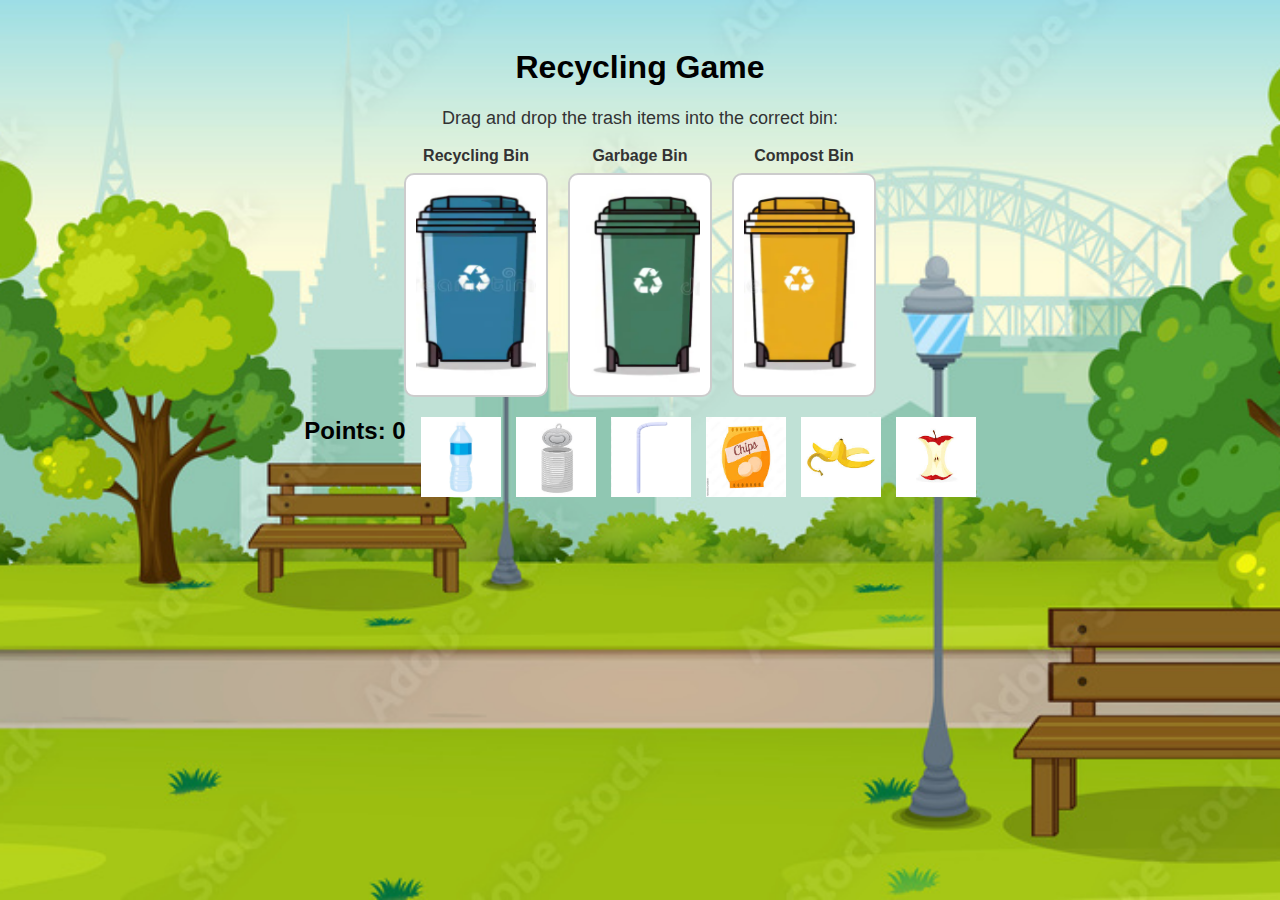
==== hackathon 2024/html/index.html @ e209f6a8 "Add files via upload" ====
<!DOCTYPE html>
<html lang="en">
<head>
    <meta charset="UTF-8">
    <meta name="viewport" content="width=device-width, initial-scale=1.0">
    <title>Recycling Game</title>
    <link rel="stylesheet" href="style.css">
</head>
<body>
    <h1>Recycling Game</h1>
    <p>Drag and drop the trash items into the correct bin:</p>

    <!-- Recycling bins with labels -->
    <div class="bins">
        <div class="bin-container">
            <div class="bin-label">Recycling Bin</div>
            <img id="recycling-bin" src="../images/recycling-bin-image.png" alt="Recycling Bin" class="bin" />
        </div>
        <div class="bin-container">
            <div class="bin-label">Garbage Bin</div>
            <img id="garbage-bin" src="../images/trash-bin-image.png" alt="Garbage Bin" class="bin" />
        </div>
        <div class="bin-container">
            <div class="bin-label">Compost Bin</div>
            <img id="compost-bin" src="../images/compost-bin-image.png" alt="Compost Bin" class="bin" />
        </div>
    </div>

    <!-- Recyclable items -->
    <div class="items">
        <div id="points-display">Points: 0</div>
        <img id="water-bottle" src="../images/water-bottle-image.png" alt="Water Bottle" class="item" draggable="true" />
        <img id="tin-can" src="../images/tin-can-image.png" alt="Tin Can" class="item" draggable="true" />
        <img id="plastic-straw" src="../images/plastic-straw-img.png" alt="Plastic Straw" class="item" draggable="true" />
        <img id="chip-bag" src="../images/chip-bag-image.png" alt="Chip Bag" class="item" draggable="true" />
        <img id="banana-peel" src="../images/banana-peel-image.png" alt="Banana Peel" class="item" draggable="true" />
        <img id="apple-core" src="../images/apple-core-image.png" alt="Apple Core" class="item" draggable="true" />
    </div>

    <script src="../script.js"></script>
</body>
</html>
---- hackathon 2024/html/style.css ----
/* General body styling */
body {
    /* General body styling with background image */

    font-family: Arial, sans-serif;
    background-image: url('../images/park-backround-img.jpg'); /* Path to your image */
    background-size: cover;      /* Scale the image to cover the entire background */
    background-position: center; /* Center the image on the screen */
    background-repeat: no-repeat;/* Prevent the image from repeating */
    background-attachment: fixed;/* Fix the background so it doesn't scroll with the page */
    text-align: center;
    padding: 20px;

}

/* Styling the title and description */
h1 {
    color: #000000;
}

p {
    font-size: 18px;
    color: #333;
}

/* Bin container to center the bins horizontally */
.bins {
    display: flex;
    justify-content: center;
    gap: 20px;
    margin-bottom: 20px;
}

/* Bin container to hold labels and bins together */
.bin-container {
    display: flex;
    flex-direction: column;
    align-items: center;
}

/* Bin labels */
.bin-label {
    font-size: 16px;
    font-weight: bold;
    margin-bottom: 8px;
    color: #333;
}

/* Bins */
.bin {
    width: 120px;
    height: 200px;
    border: 2px solid #ccc;
    border-radius: 10px;
    padding: 10px;
    background-color: #fff;
}

.bin.dragging {
    border-color: #000000;
    border-width: 4px;
}

/* Items container to center the items horizontally */
.items {
    display: flex;
    justify-content: center;
    gap: 15px;
    flex-wrap: wrap;
    margin-bottom: 30px;
}

/* Items */
.item {
    width: 80px;
    height: 80px;
    cursor: pointer;
}

.item.dragging {
    opacity: 0.5;
}

/* Points display */
#points-display {
    font-size: 24px;
    font-weight: bold;
    color: #000000;
    margin-bottom: 20px;
}

/* Bin and item images with a smooth transition when dropped */
.bin img, .item img {
    transition: transform 0.3s ease;
}

/* Visual feedback when an item is being dragged over a bin */
.bin.dragover {
    background-color: #e0ffe0;
    border-color: #4CAF50;
}

/* Hover effects for interactive feel */
.item:hover {
    transform: scale(1.1);
    transition: transform 0.2s ease;
}
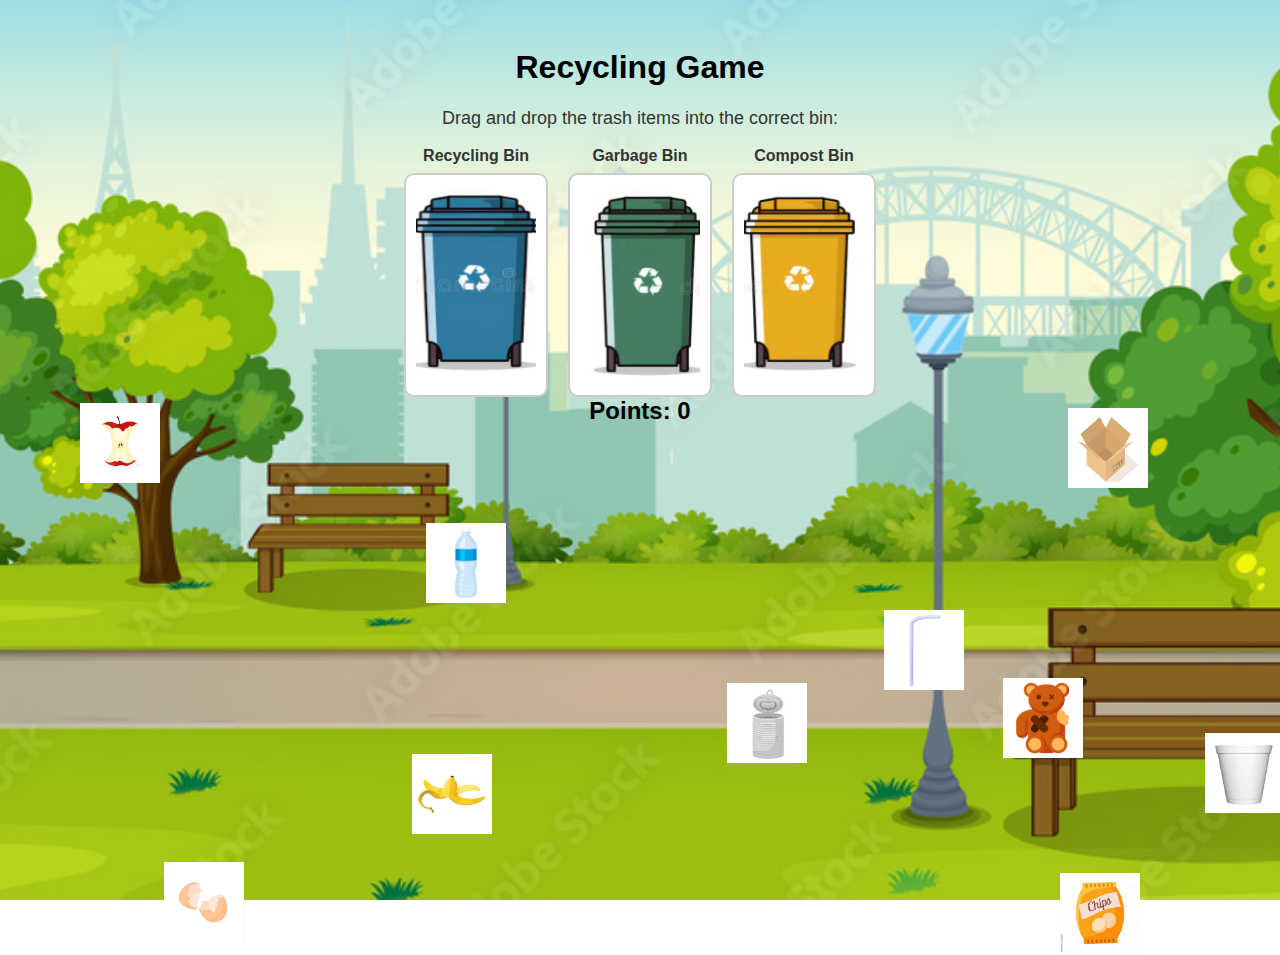
==== commit c63852b0: "Add files via upload" ====
--- a/hackathon 2024/html/index.html
+++ b/hackathon 2024/html/index.html
@@ -35,6 +35,10 @@
         <img id="chip-bag" src="../images/chip-bag-image.png" alt="Chip Bag" class="item" draggable="true" />
         <img id="banana-peel" src="../images/banana-peel-image.png" alt="Banana Peel" class="item" draggable="true" />
         <img id="apple-core" src="../images/apple-core-image.png" alt="Apple Core" class="item" draggable="true" />
+        <img id="cardboard-box" src="../images/cardboard-box.png" alt="Cardboard Box" class="item" draggable="true" />
+        <img id="eggshell" src="../images/eggshell-image.png" alt="Eggshell" class="item" draggable="true" />
+        <img id="styrofoam-cup" src="../images/styrofoam-cup.png" alt="Styrofoam Cup" class="item" draggable="true" />
+        <img id="teddy-bear" src="../images/teddy-bear.png" alt="Teddy Bear" class="item" draggable="true" />
     </div>
 
     <script src="../script.js"></script>
--- a/hackathon 2024/html/style.css
+++ b/hackathon 2024/html/style.css
@@ -28,7 +28,6 @@
     display: flex;
     justify-content: center;
     gap: 20px;
-    margin-bottom: 20px;
 }
 
 /* Bin container to hold labels and bins together */
@@ -63,10 +62,8 @@
 
 /* Items container to center the items horizontally */
 .items {
-    display: flex;
-    justify-content: center;
-    gap: 15px;
-    flex-wrap: wrap;
+    position: relative; /* So that items can be placed absolutely within it */
+    height: 500px; /* Set height to give room for scattered items */
     margin-bottom: 30px;
 }
 
@@ -75,6 +72,7 @@
     width: 80px;
     height: 80px;
     cursor: pointer;
+    position: absolute; /* Allow absolute positioning */
 }
 
 .item.dragging {
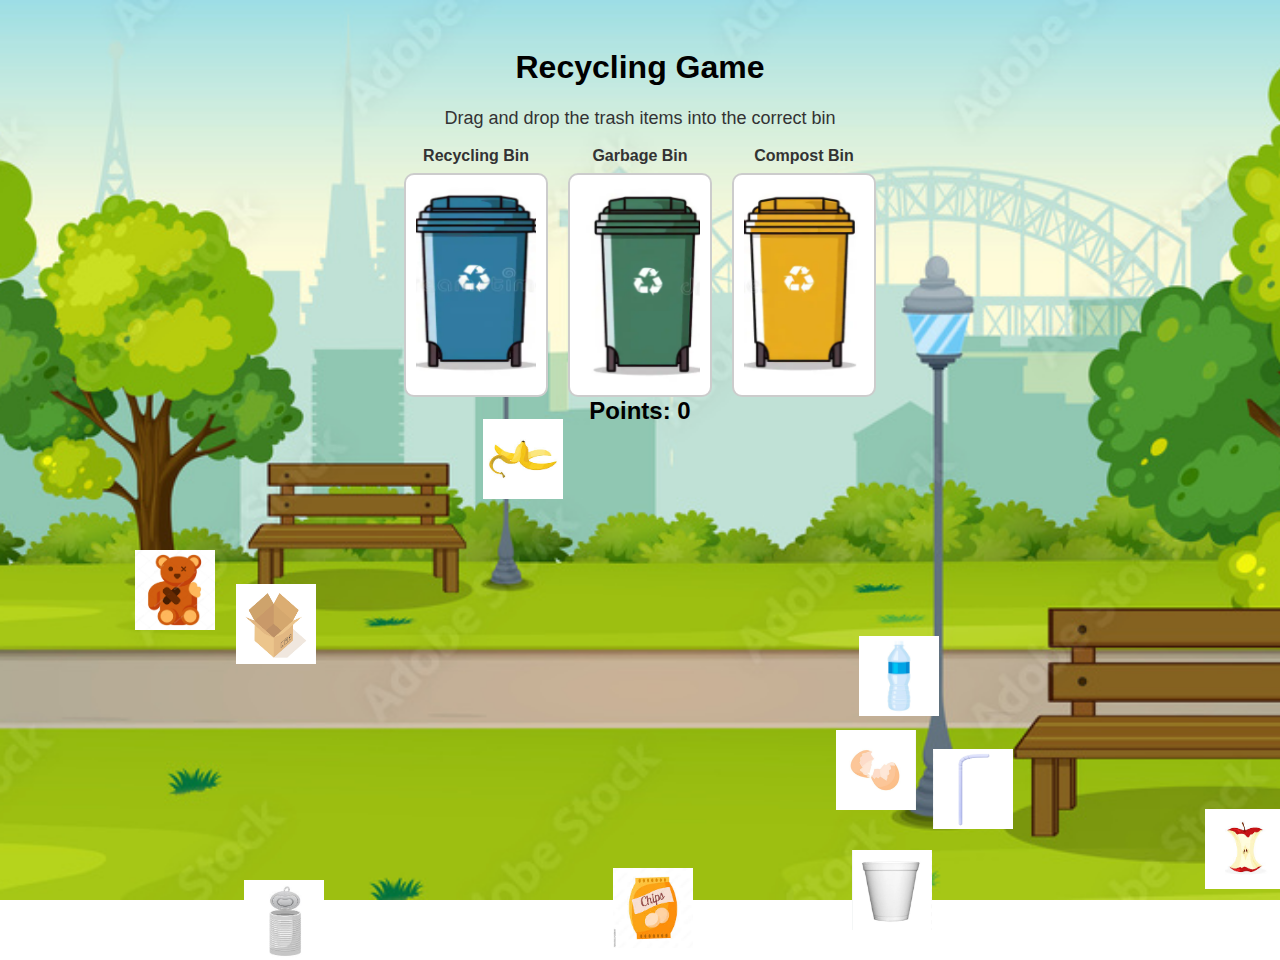
==== commit ee7effa3: "Add files via upload" ====
--- a/hackathon 2024/html/index.html
+++ b/hackathon 2024/html/index.html
@@ -8,7 +8,7 @@
 </head>
 <body>
     <h1>Recycling Game</h1>
-    <p>Drag and drop the trash items into the correct bin:</p>
+    <p>Drag and drop the trash items into the correct bin</p>
 
     <!-- Recycling bins with labels -->
     <div class="bins">
